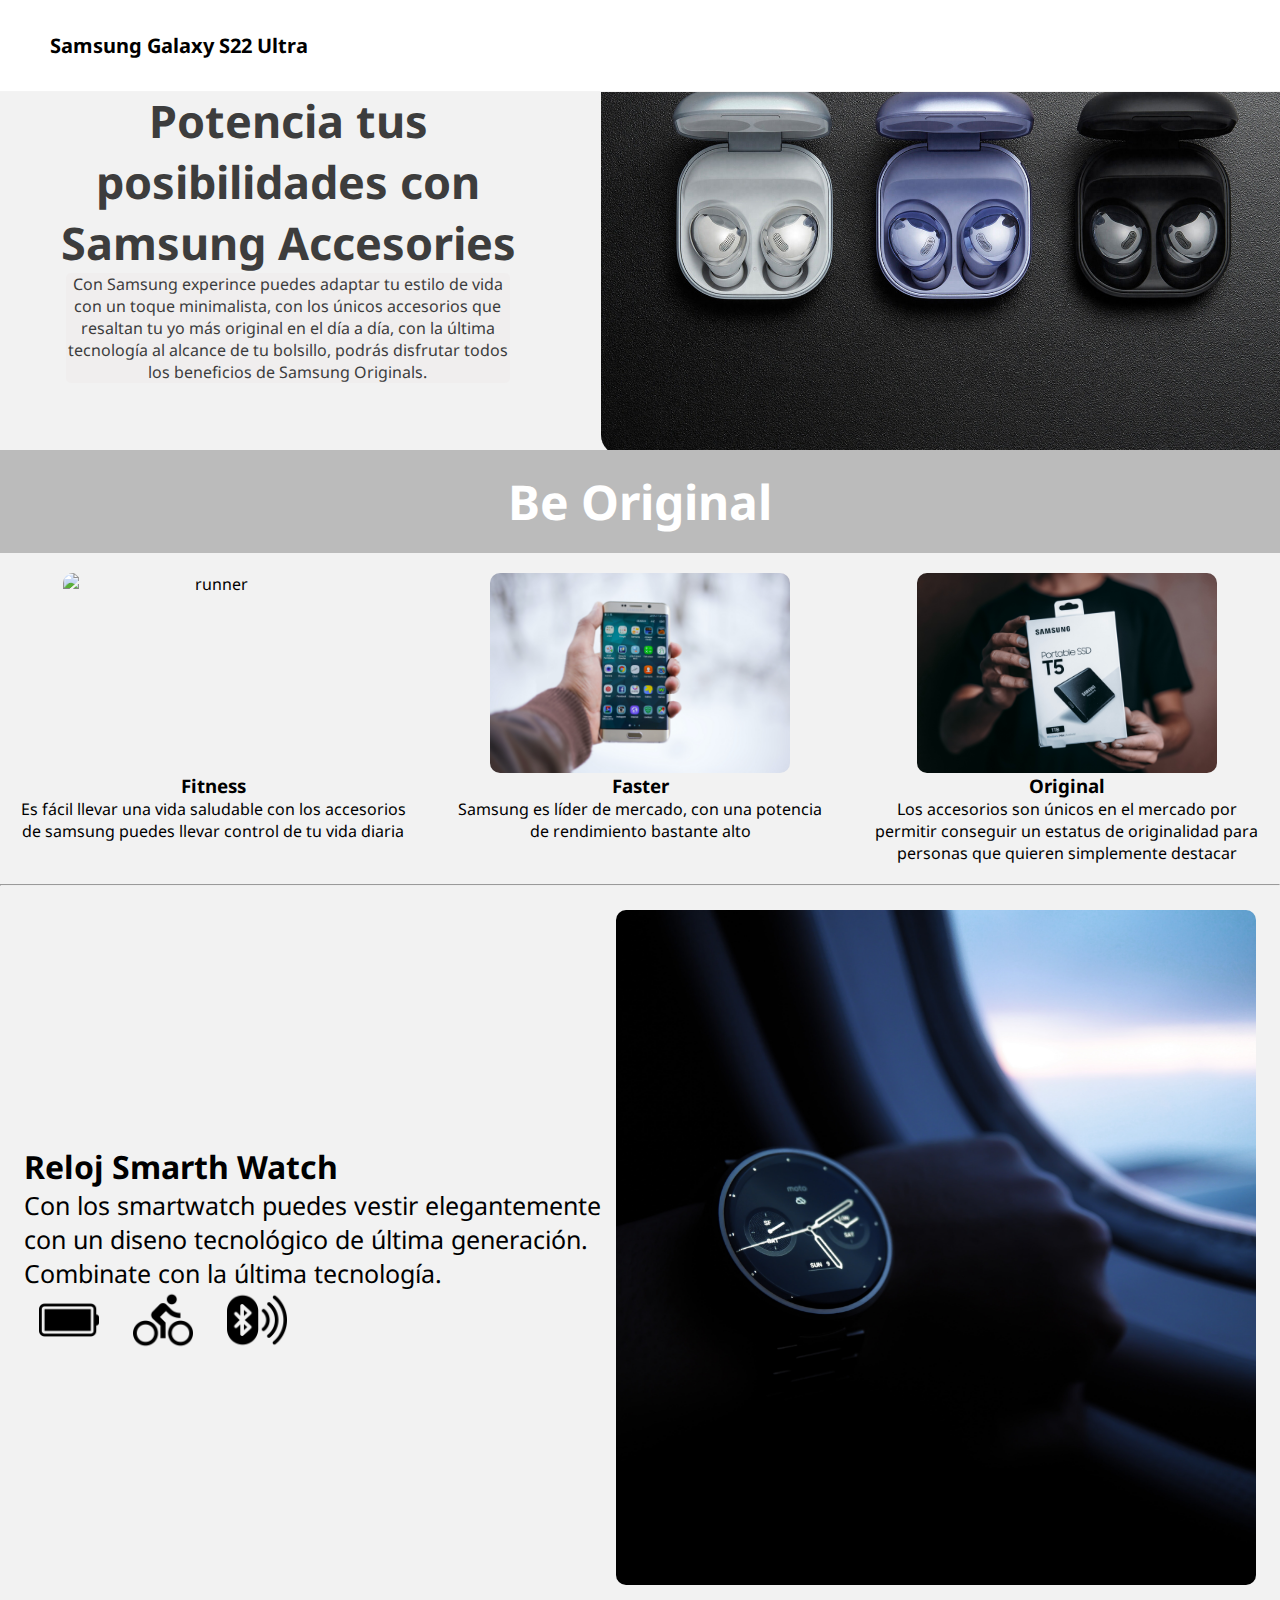
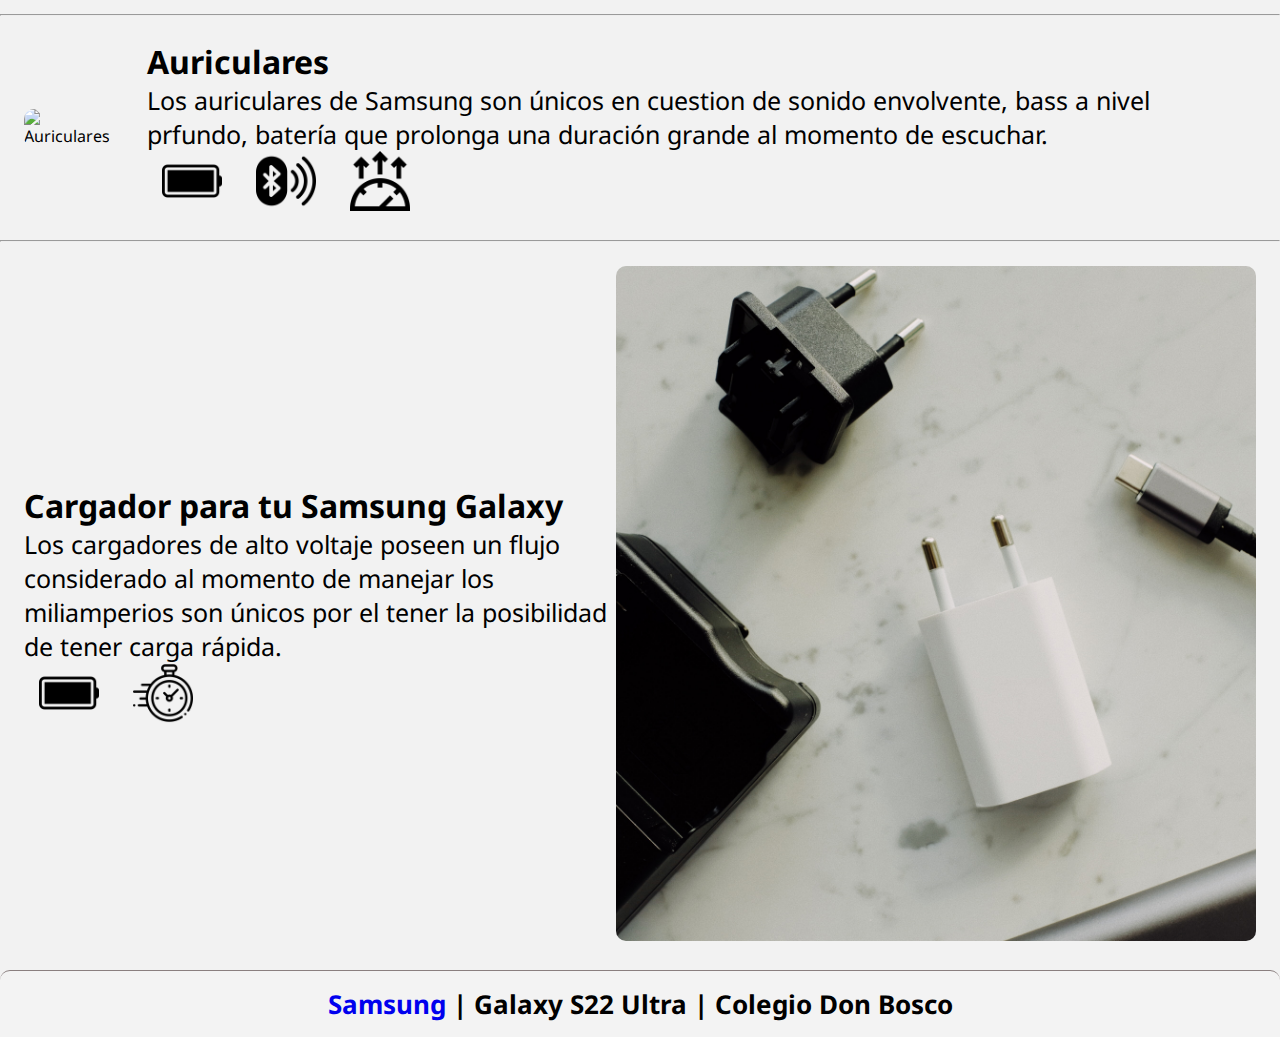
==== Desafío_LME/accesorios.html @ 6e036d2a "Add files via upload" ====
<!DOCTYPE html>
<html lang="es">
<head>
    <meta charset="UTF-8">
    <meta http-equiv="X-UA-Compatible" content="IE=edge">
    <meta name="viewport" content="width=device-width, initial-scale=1.0">
    <link rel="stylesheet" href="css/estilos.css">
    <link rel="stylesheet" href="css/style.css">
    <link rel="stylesheet" href="css/footer.css">
    <title>Accesorios Samsung</title>
</head>
<body>
    <header>
		<h3 class="logo">Samsung Galaxy S22 Ultra</h3>
		<div class="derecha">
			<div class="botones hamburguesa">
				<ion-icon name="menu"></ion-icon>
				<ion-icon name="close"></ion-icon>
			</div>
		</div>
	</header>

	<!-- Menú de navegación-->

	<ul class="navegacion">
		<li><a href="index.html">Inicio</a></li>
		<li><a href="especificaciones.html">Especificaciones</a></li>
		<li><a href="#">Accesorios</a></li>
		<li><a href="Modelos.html">Modelos</a></li>
		<li><a href="adquiereUno.html">Adquiere el tuyo</a></li>
	</ul>

	<script src="https://unpkg.com/ionicons@5.5.2/dist/ionicons/ionicons.js"></script>
	<script type="text/javascript">
		let hamburguesa = document.querySelector('.hamburguesa')
		let navegacion = document.querySelector('.navegacion')
	
		hamburguesa.onclick = function(){
			hamburguesa.classList.toggle('active')
			navegacion.classList.toggle('active')
		}
	</script>
    <section class="intro-accesories">
        <div class="intro-accesories__target1">
            <h1 class="intro-accesories__title">Potencia tus posibilidades con Samsung Accesories</h1>
            <div class="texto">
                <p>Con Samsung experince puedes adaptar tu estilo de vida con un toque minimalista, con los únicos accesorios que resaltan tu yo más original en el día a día, con la última tecnología al alcance de tu bolsillo, podrás disfrutar todos los beneficios de Samsung Originals.</p>
            </div>
        </div>
        <div class="intro-accesories__img" >
            <ul class="intro-accesories__ul"> 
                <li><img src="./img/bulds1.jpg" alt="audífonos" class="intro-accesories__buld"></li>
                <li><img src="./img/Samsung-Galaxy-S22.jpg" alt="samsungs" class="intro-accesories__buld"></li>
                <li><img src="./img/spen.jpg" alt="Spen" class="intro-accesories__buld intro-accesories__buld-modifier"></li>
                <li><img src="./img/case.jpg" alt="case" class="intro-accesories__buld"></li>
            </ul>
        </div>
    </section>
    <section class="intro-accesories__skills">
        <h2 class="intro-accesories__title2" >Be Original</h2>
        <div class="intro-accesories__center">
            <div class="intro-accesories__skills1">
                <img src="../accesorios/img/runner.jpg" alt="runner" class="img-skill">
                <h3>Fitness</h3>
                <p>Es fácil llevar una vida saludable con los accesorios de samsung puedes llevar control de tu vida diaria</p>
            </div>
            <div class="intro-accesories__skills2">
                <img src="./img/cellphone.jpg" alt="" class="img-skill">
                <h3>Faster</h3>
                <p>Samsung es líder de mercado, con una potencia de rendimiento bastante alto</p>
            </div>
            <div class="intro-accesories__skills3">
                <img src="./img/charger.jpg" alt="cargador" class="img-skill">
                <h3>Original</h3>
                <p>Los accesorios son únicos en el mercado por permitir conseguir un estatus de originalidad para personas que quieren simplemente destacar</p>
            </div>
        </section>
        </div>
        <hr>
        <article class="reloj">
            <div class="reloj-parte1">
                <h1 class="titleReloj">Reloj Smarth Watch</h1>
                <p class="DescripcionReloj">Con los smartwatch puedes vestir elegantemente con un diseno tecnológico de última generación. Combinate con la última tecnología.</p>
                <img src="./img/full-battery.png" alt="batería" class="icon1">
                <img src="./img/bike.png" alt="bicicleta" class="icon1">
                <img src="./img/bluetooth.png" alt="bluetooth" class="icon1">
            </div>
            <div class="reloj-parte2">
                <img src="./img/imgReloj.jpg" alt="SmartWatch" class="imgSmartwatch">
            </div>
        </article>
        <hr>
        <article class="auriculares">
            <div class="auriculares-parte2">
                <img src="./img/auriculares.jpg" alt="Auriculares" class="imgAuriculares">
            </div>
            <div class="auriculares-parte1">
                <h1 class="titleauriculares">Auriculares</h1>
                <p class="DescripcionAuriculares">Los auriculares de Samsung son únicos en cuestion de sonido envolvente, bass a nivel prfundo, batería que prolonga una duración grande al momento de escuchar.</p>
                <img src="./img/full-battery.png" alt="batería" class="icon1">
                <img src="./img/bluetooth.png" alt="bluetooth" class="icon1">
                <img src="./img/alto-rendimiento.png" alt="bluetooth" class="icon1">
            </div>
        </article>
        <hr>
        <article class="cargador">
            <div class="cargador-parte1">
                <h1 class="titleCargador">Cargador para tu Samsung Galaxy</h1>
                <p class="DescripcionCargador">Los cargadores de alto voltaje poseen un flujo considerado al momento de manejar los miliamperios son únicos por el tener la posibilidad de tener carga rápida.</p>
                <img src="./img/full-battery.png" alt="batería" class="icon1">
                <img src="./img/rapido.png" alt="reloj" class="icon1">
            </div>
            <div class="cargador-parte2">
                <img src="./img/imgCargador.jpg" alt="Cargador" class="imgCargador">
            </div>
        </article>

        <footer>
            <div class="foot"><a href="index.html">Samsung</a> | Galaxy S22 Ultra | Colegio Don Bosco</div>
        </footer>
</body>
</html>
---- Desafío_LME/css/estilos.css ----
@import url('https://fonts.googleapis.com/css2?family=Comforter&family=Dongle:wght@300&family=Open+Sans:wght@300&display=swap');

:root {
    --color-fonts1: #F4F4F4;
    --color-fonts12: #3D3D3D;
    --color-background-color: #F2F2F2;
    --color-background-color2: #666;
}

body {
    background-color: #F2F2F2;
    box-sizing: border-box;
    font-family: 'Open Sans', sans-serif;
}

.intro-accesories {
    display: flex;
}

.intro-accesories__target1 {
    margin-top: 5em;
    width: 45%;
    padding: 10px;
    background-color: var(--color-background-color); 
    color: var(--color-fonts12);
    text-align: center;
}

.intro-accesories__img{
    width: 55%;
    background-color: var(--color-background-color); 
    color: var(--color-fonts12);
    overflow: hidden;
}

.intro-accesories__ul{
    display: flex;
    animation: slide 25s infinite alternate linear;
    overflow: hidden;
} 

.intro-accesories__ul>li{
    list-style-type: none;
    width: 100%;
    padding-right: 40px;
    margin-right: 30px;
} 

.intro-accesories__title{
    font-size: 45px;
    display: flex;
}

.intro-accesories__title2{
    color: #ffffff;
    text-align: center;
    font-size: 3em;
    background-color: rgba(110, 110, 110, 0.411);
    padding: 0.4em;
}


.intro-accesories__skills{
    background-color: var(--color-background-color);
}

.intro-accesories__buld{
    display: block;
    object-fit: cover;
    height: 450px;
    width: 710px;
    border-radius: 20px;
    position: relative;
    left: 25px;
    top: 5px;
}

.intro-accesories__buld-modifier{
    margin-right: 30px;
}

.texto{
    width: 80%;
    flex-direction: row-reverse;
    background-color: rgba(236, 229, 229, 0.212);
    border-radius: 5px;
    margin-left: auto;
    margin-right: auto;
}

@keyframes slide {
    0%{margin-left: 0;}
    20%{margin-left: 0;}

    25%{margin-left: -100%;}
    45%{margin-left: -100%;}

    50%{margin-left: -200%;}
    70%{margin-left: -200%;}

    75%{margin-left: -300%;}
    100%{margin-left: -300%;}

}

.img-skill{
    height: 200px;
    width: 300px;
    display: block;
    margin-left: auto;
    margin-right: auto;
    border-radius: 10px;

}

.img-skill:hover{
    opacity: 90%;
}


.intro-accesories__center{
    display: flex;
}

.intro-accesories__skills{
    overflow: hidden;
}

.intro-accesories__skills1, .intro-accesories__skills2, .intro-accesories__skills3{
    width: 240vw;
    padding: 20px;
    text-align: center;
}

.titleReloj,.titleauriculares{
    font-size: 20px;
}


.icon1{
    height: 60px;
    width: 60px;
}

.reloj, .auriculares, .cargador{
    display: flex;
    align-items: center;
    padding: 1.5em;
}


.imgSmartwatch, .imgCargador{
    object-fit: cover;
    height: 75vh;
    width: 50vw;
    border-radius: 10px;
}

.imgAuriculares{
    object-fit: cover;
    height: 75vh;
    width: 50vw;
    border-radius: 10px;
    margin-right: 2.3em;
}

.titleReloj, .titleauriculares, .titleCargador{
    font-size: 2em;
    margin: 0;
    padding: 0;
}


.DescripcionReloj, .DescripcionAuriculares, .DescripcionCargador{
    font-size: 25px;
}

.icon1{
    margin: 0 15px;
}


@media(max-width: 950px) {
    .intro-accesories{
        flex-direction: column;
    }

    .intro-accesories__target1 {
        margin-top: 5em;
        width: 100%;
        padding: 10px;
        background-color: var(--color-background-color); 
        color: var(--color-fonts12);
        text-align: center;
    }

    .texto{
        text-align: center;
        margin-top: 0;
    }

    .intro-accesories__title{
        margin-top: 0;
    }

    .intro-accesories__buld{
        display: none;
        margin-top: 50px;
    }
    .intro-accesories__title2{
        font-size: 35px;

    }

    .img-skill{
        display: none;
    }

    .icon1{
        display: none;
    }
    .imgAuriculares, .imgSmartwatch, .imgCargador{
        width: 50vw;
        height: 30vh;
        width: 100%;
    }

    .imgAuriculares{
        position: relative;
        top: 190px;
    }
    
    .titleauriculares{
        position: relative;
        top: -200px;
    }

    .DescripcionCargador, .DescripcionAuriculares, .DescripcionSmartwatch{
        font-size: 20px;
        text-align: justify;
    }

    .DescripcionAuriculares{
        position: relative;
        top: -200px;
    }

    .reloj, .auriculares, .cargador{
        display: block;
    }
}
---- Desafío_LME/css/style.css ----
@import url('https://fonts.googleapis.com/css2?family=Noto+Sans&display=swap');

*{

	font-family: 'Noto Sans', sans-serif;
	margin: 0;
	padding: 0;
	box-sizing: border-box;
	
}

header{
	position: fixed;
	display: flex;
	justify-content: space-between;
	align-items: center;
	width: 100%;
	top: 0;
	padding: 2% 50px;
	z-index: 100;
	background:#fff;
	border-bottom: 1px solid #f3f3f3;
}

header .logo{
	color: #000;
	font-size: 20px;
}


.botones{
	position: relative;
	width: 40px;
	height: 40px;
	display: flex;
	justify-content: center;
	align-items: center;
	cursor: pointer;

}


.botones ion-icon{
	font-size: 1.5em;
}

/*funcionamiento del menu de hamburguesa*/

.botones ion-icon:nth-child(2){
	display: none;
}

.botones.active ion-icon:nth-child(2){
	display: block;
}

.botones.active ion-icon:nth-child(1){
	display: none;
}


/* enlaces del menú */


.navegacion{
	position: fixed;
	top: 0;
	left: -100%;
	width: 100%;
	height: 100%;
	display: flex;
	flex-direction: column;
	justify-content: center;
	align-items: center;
	background: #f5f5f5;
	z-index: 90;
	transition: 0.6s;
}

.navegacion.active {
	left: 0;
}

.navegacion li{
	list-style: none;

}

.navegacion li a{
	display: inline-flex;
	margin: 5px 0 ;
	font-size: 20px;

	text-decoration: none;	
	color: #000;
	padding: 6px 25px;
}

.navegacion li a:hover{
	background-color: #111;
	color: #fff;
	border-radius: 40px;
}

/*Estilos apartados generales*/



/*Ultra*/

.ultra{
	background: rgba(153,209,184,255);
}

.ultra .titulo{
	background: rgba(153,209,184,255);
	margin-top: 90px;	
	padding: 4vw 0 0 6vw;
	width: 100%;
}

.ultra img{
	width: 100%;
	height: 90vh;
}

/*Note*/

.note{
	width: 100%;
	
	display: flex;
	height: 50vw;
	align-items: center;
	justify-content: center;
	margin-bottom: 120px;
	background: rgba(244,245,247,255);
}

.note h1{
	font-size: 3rem;
	
	text-align: center;
	width: 40%;
}

.note img{
	width: 50%;
	height: 70%;
	
}

/*S Pen*/

.spen{
	padding: 7vw 12vw;
	width: 100%;
	margin: 2vw 0;
	display: flex;
	justify-content: center;
	align-items: center;
	
}

.spen .texto{
	width: 50%;
	

}

.spen .texto h5{
	font-size: 1.8rem;
}

.spen .texto h3{
	font-size: 3rem;
	margin-bottom: 2rem;
}

.spen .texto p{
	font-size: 1rem;
}

.spen .img{
	width: 20%;
	
}

.spen img{
	height: 70vh;
}


/*Celular*/

.celular{
	padding: 7vw 3vw;
	
	margin: 8vh 0;
	width: 100%;
	display: flex;
	flex-direction: column;
	margin: auto;
}

.caja1{
	display: flex;
	padding: 2vw 2vw;
}
	
.caja2{
	display: flex;
	padding: 2vw 10vw;
	justify-content: space-between;
}

.caja1 .cel1{
	padding: 1vw;
	margin:  20px;
	width: 30%;
		height: 28vw;

}

.caja1 .cel2{
	margin: 20px;
	width: 30%;
	height: 28vw;
	padding: 1vw;
}

.caja1 .cel3{
	margin: 20px;
		width: 30%;
	height: 28vw;
	padding: 1vw;
}

.cel1 img{
	width: 26vw;
	height: 100%;
	border-radius: 5px;
}

.cel2 img{
	width: 26vw;
	height: 100%;
}

.cel3 img{
	width: 24vw;
	height: 100%;
}

.cel3{
	width: 40%;
}

.cel4{
	padding: 2vw;
	width: 45%;
	
	height: 28vw; 
}

.cel4 img{
	width: 30vw;
	height: 100%;
	border-radius: 5px;
}

.diseno h5{
	font-size: 1.2rem;
}

.diseno h3{
	font-size: 2.3rem;
	margin-bottom: 2rem;
}

.diseno p{
	font-size: 1.2rem;
}

/*Chip*/
.chip{
		background: rgba(0,1,3,255);
}

.chip .info{
 	height: 40vw;
 	background: rgba(0,1,3,255);
 	padding: 10vw

}

.chip .info h5{
	color: #fff;
	font-size: 2rem;
	margin-bottom: 20px;
}

.chip .info h2{
	color: #fff;
	font-size: 4rem;
}

.chip .cpu{

	background: url(img/exynos.jpg);
	background-attachment: scroll;
	background-size: cover;
	background-position: center;
	width: 100%;
	height: 100vh;
	
	display: flex;
	text-align: center;
	justify-content: center;
	align-items: center;
	
}

.chip p{
	padding: 0 10vw;
	color: #fff;
	font-size: 1.5rem;
	font-weight: bold;
}


/*Footer*/

/*Responsive*/

@media screen and (max-width: 750px){
	.note h1{
		font-size: 2.3rem;
	}

	.spen{
	padding: 7vw 7vw;
	width: 100%;
	}

	.spen .texto h5{
	font-size: 1.5rem;
	}

	.spen .texto h3{
	font-size: 2.8rem;
	margin-bottom: 2rem;
	}

	.spen .texto p{
	font-size: 1.2rem;
	}


	.caja1{
	display: flex;
	padding: 2vw 0;
	}
	
	.caja2{
	display: flex;
	padding: 2vw 6vw;
	justify-content: space-between;
	}
}

@media screen and (max-width: 650px){
	.note{
		height: 70vw;
	}

	.note h1{
		font-size: 1.5rem;
		width: 45%;
	}

	.note img{
		width: 60%;
	}


	.celular{
		padding: 12vw 0;
	}

	.chip .info h5{
	color: #fff;
	font-size: 1rem;
	margin-bottom: 20px;
	}

	.chip .info h2{
	color: #fff;
	font-size: 3rem;
	}

	.chip p{
		font-size: 1.2rem;
	}

	@media screen and (max-width: 540px){
	.caja1{
		display: flex;
		padding: 2vw 0;
}
	
	.caja2{
		display: flex;
		padding: 2vw 5vw;
		justify-content: space-between;
	}

	.cel1 img{
	width: 22vw;
	height: 100%;
	border-radius: 5px;
}

	.cel2 img{
	width: 22vw;
	height: 100%;
}

	.cel3 img{
	width: 20vw;
	height: 100%;
	}

	.diseno h5{
	font-size: 1rem;
	}

	.diseno h3{
	font-size: 1.2rem;
	margin-bottom: 2rem;
	}

	.diseno p{
	font-size: 1rem;
	}

	.spen{
	padding: 7vw 0;
	}

	.spen .texto h5{
	font-size: 1.6rem;
	}

	.spen .texto h3{
	font-size: 2.6rem;
	margin-bottom: 2rem;
	}

	.spen .texto p{
	font-size: 1rem;
	}

	.spen .img{
	width: 20%;
	}

	.spen img{
	height: 60vh;
	}

	}

	@media screen and (max-width: 470px){
	header .logo{
	color: #000;
	font-size: 18px;
	}

	.note{
		height: 58vh;

	}

	.note h1{
		font-size: 1.2rem;
		width: 40%;
		margin-left: 20px;
	}

	.note img{
	width: 60%;
	height: 50%;
	
	}

	.spen{
	padding: 7vw 0;
	width: 100%;
	margin: 2vw 0;
	display: flex;

	justify-content: center;
	align-items: center;
	
	}

	.spen .texto{
	width: 50%;
	}

	.spen .texto h5{
	font-size: 1.2rem;
	}

	.spen .texto h3{
	font-size: 2.2rem;
	margin-bottom: 2rem;
	}

	.spen .texto p{
	font-size: 1rem;
	}

	.spen .img{
	width:40%;
	
	}



	.spen img{
	height: 70vh;
	}

	.celular{
	padding: 30vw 2vw;
	
	margin: 8vh 0;
	width: 100%;
	display: flex;
	flex-direction: column;
	margin: auto;
	}
	}
}
---- Desafío_LME/css/footer.css ----
@import url('https://fonts.googleapis.com/css2?family=Noto+Sans&display=swap');

footer{
    font-family: 'Noto Sans', Arial, Helvetica, sans-serif;
    font-weight: bold;
    width: 100%;
    margin: auto;
    padding-top: 15px;
    padding-bottom: 15px;
    border-top-left-radius: 10px;
    border-top-right-radius: 10px;
    border-top: 1px solid rgb(138, 127, 127);
    background-color: #f3f3f3;
}

.foot{
    font-size: 26px;
    text-align: center;
}

.foot a{
    text-decoration: none;
}

@media screen and (max-width: 555px) {
    .foot{
        font-size: 15px;
    }
}
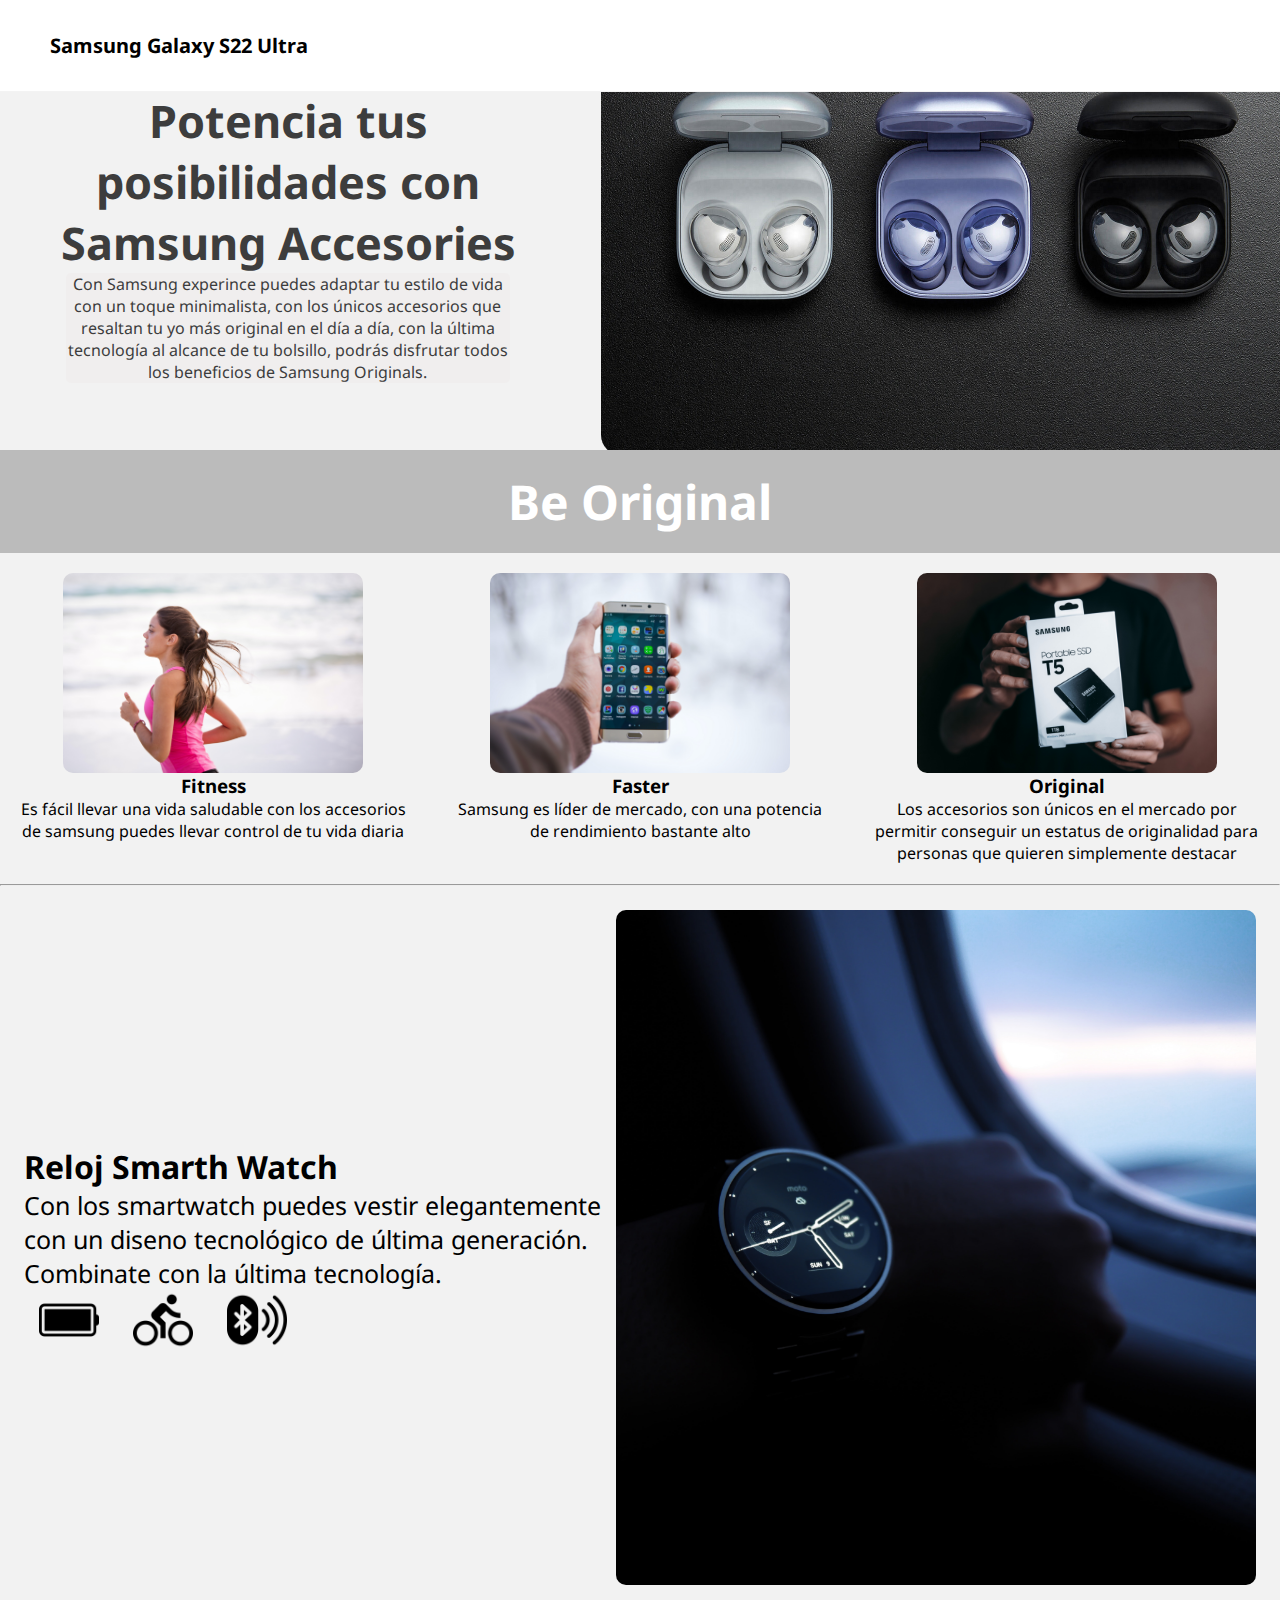
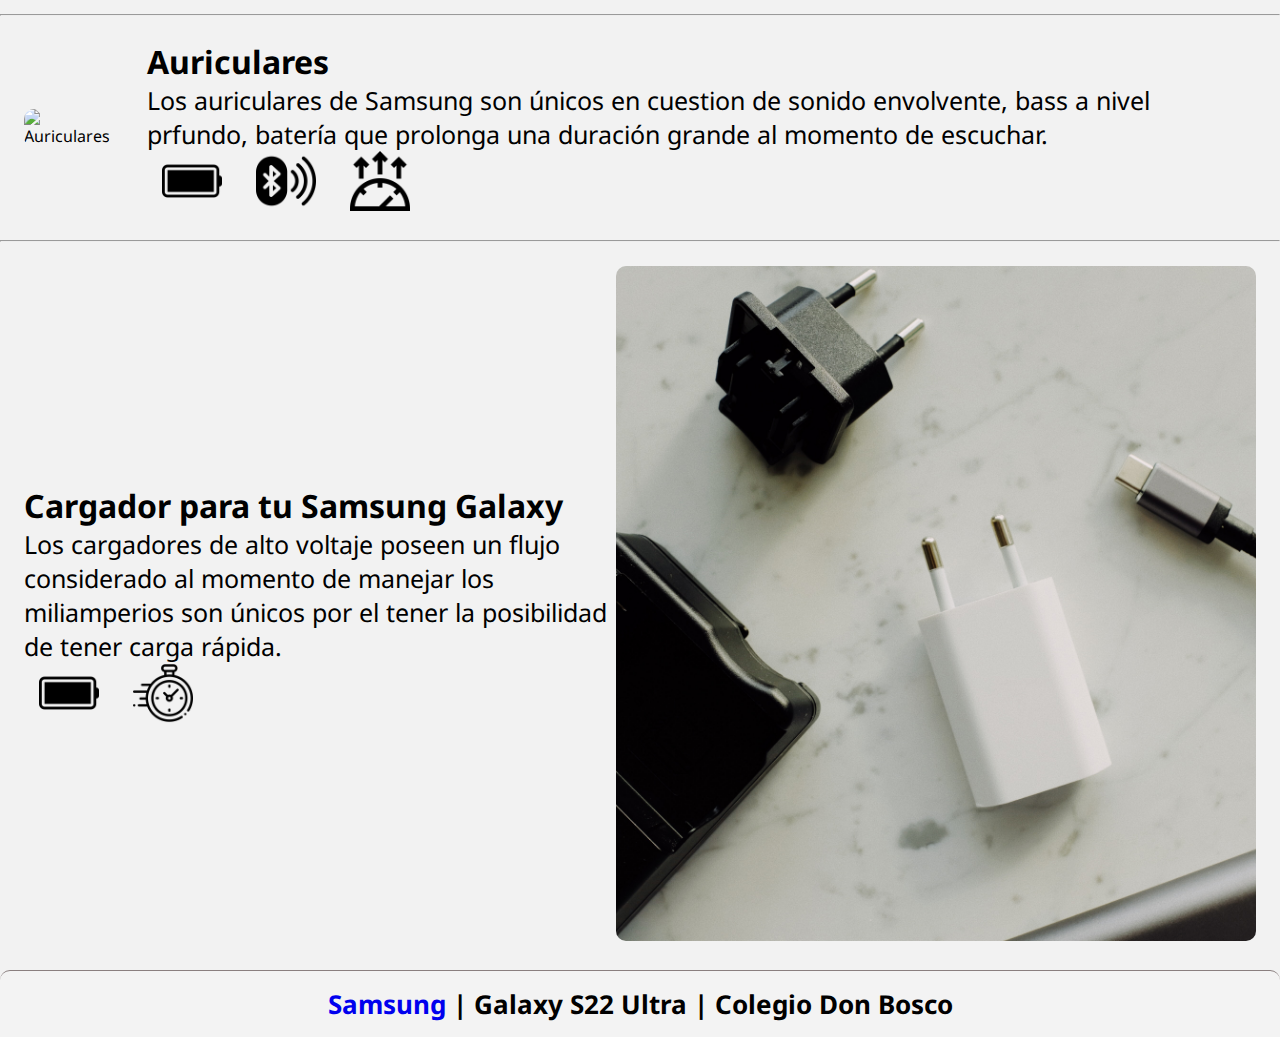
==== commit db06c108: "Add files via upload" ====
--- a/Desafío_LME/accesorios.html
+++ b/Desafío_LME/accesorios.html
@@ -26,7 +26,7 @@
 		<li><a href="index.html">Inicio</a></li>
 		<li><a href="especificaciones.html">Especificaciones</a></li>
 		<li><a href="#">Accesorios</a></li>
-		<li><a href="Modelos.html">Modelos</a></li>
+		<li><a href="modelos.html">Modelos</a></li>
 		<li><a href="adquiereUno.html">Adquiere el tuyo</a></li>
 	</ul>
 
@@ -60,7 +60,7 @@
         <h2 class="intro-accesories__title2" >Be Original</h2>
         <div class="intro-accesories__center">
             <div class="intro-accesories__skills1">
-                <img src="../accesorios/img/runner.jpg" alt="runner" class="img-skill">
+                <img src="img/runner.jpg" alt="runner" class="img-skill">
                 <h3>Fitness</h3>
                 <p>Es fácil llevar una vida saludable con los accesorios de samsung puedes llevar control de tu vida diaria</p>
             </div>
